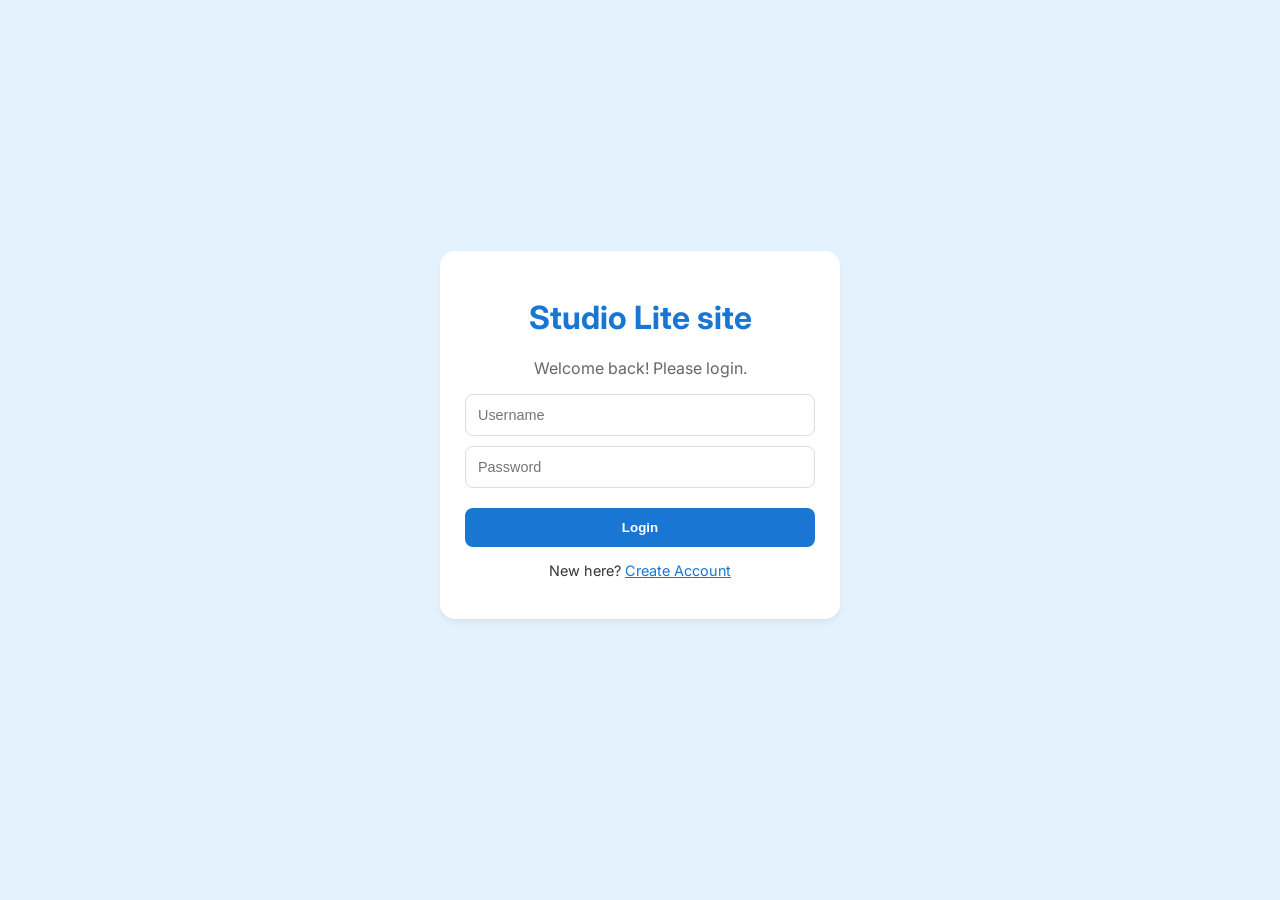
==== index.html @ 091a17b6 "Update index.html" ====
<!DOCTYPE html>
<html lang="en">
<head>
    <meta charset="UTF-8">
    <meta name="viewport" content="width=device-width, initial-scale=1.0">
    <title>Studio Lite site - Login</title>
    <link rel="stylesheet" href="style.css">
</head>
<body style="display: flex; justify-content: center; align-items: center; height: 100vh;">
    <div class="creator-card" style="width: 350px;">
        <h1 style="text-align: center; color: #1976d2;">Studio Lite site</h1>
        <p style="text-align: center; color: #666;">Welcome back! Please login.</p>
        <form id="loginForm">
            <input type="text" id="loginUser" placeholder="Username" required style="margin-bottom: 10px;">
            <input type="password" id="loginPass" placeholder="Password" required style="margin-bottom: 20px;">
            <button type="submit" class="btn-primary">Login</button>
        </form>
        <p style="text-align: center; font-size: 0.9rem; margin-top: 15px;">
            New here? <a href="register.html" style="color: #1976d2;">Create Account</a>
        </p>
    </div>

    <script>
        if (localStorage.getItem('isLoggedIn') === 'true') window.location.href = 'dashboard.html';

        document.getElementById('loginForm').addEventListener('submit', (e) => {
            e.preventDefault();
            const user = document.getElementById('loginUser').value;
            const pass = document.getElementById('loginPass').value;
            if (user === localStorage.getItem('username') && pass === localStorage.getItem('password')) {
                localStorage.setItem('isLoggedIn', 'true');
                window.location.href = 'dashboard.html';
            } else {
                alert('Invalid credentials!');
            }
        });
    </script>
</body>
</html>
---- style.css ----
/* Google Fonts & Icons */
@import url('https://fonts.googleapis.com/css2?family=Inter:wght@300;400;600&family=Poppins:wght@400;700&family=Roboto+Mono&display=swap');
@import url('https://cdnjs.cloudflare.com/ajax/libs/font-awesome/6.0.0/css/all.min.css');

body {
    font-family: 'Inter', sans-serif;
    background-color: #e3f2fd; /* Light Blue Background */
    margin: 0;
    color: #333;
}

/* Navigation */
.navbar {
    background-color: #ffffff;
    padding: 0.8rem 2rem;
    display: flex;
    justify-content: space-between;
    align-items: center;
    box-shadow: 0 2px 10px rgba(0,0,0,0.05);
    position: sticky;
    top: 0;
    z-index: 1000;
}

.logo {
    font-weight: 700;
    color: #1976d2;
    font-size: 1.5rem;
}

.settings-dropdown {
    position: relative;
    display: inline-block;
}

.icon-btn {
    background: none;
    border: none;
    font-size: 1.2rem;
    cursor: pointer;
    color: #555;
    padding: 10px;
}

.dropdown-content {
    display: none;
    position: absolute;
    right: 0;
    background-color: white;
    min-width: 160px;
    box-shadow: 0 8px 16px rgba(0,0,0,0.1);
    border-radius: 8px;
    overflow: hidden;
}

.dropdown-content a, .dropdown-content button {
    color: black;
    padding: 12px 16px;
    text-decoration: none;
    display: block;
    width: 100%;
    text-align: left;
    border: none;
    background: none;
    cursor: pointer;
}

.dropdown-content a:hover, .dropdown-content button:hover { background-color: #f1f1f1; }

/* Main Container */
.container {
    max-width: 700px;
    margin: 30px auto;
    padding: 0 15px;
}

/* Post Creator Card */
.creator-card {
    background: white;
    padding: 25px;
    border-radius: 15px;
    box-shadow: 0 4px 6px rgba(0,0,0,0.05);
    margin-bottom: 30px;
}

.input-group { margin-bottom: 15px; }

input, textarea, select {
    width: 100%;
    padding: 12px;
    border: 1px solid #ddd;
    border-radius: 8px;
    box-sizing: border-box;
    font-size: 0.9rem;
}

.custom-controls {
    display: flex;
    gap: 10px;
    margin-bottom: 15px;
}

.btn-primary {
    background-color: #1976d2;
    color: white;
    border: none;
    padding: 12px;
    width: 100%;
    border-radius: 8px;
    font-weight: 600;
    cursor: pointer;
    transition: 0.3s;
}

.btn-primary:hover { background-color: #1565c0; }

/* Post Feed Layout */
.post-card {
    background: white;
    padding: 20px;
    border-radius: 12px;
    margin-bottom: 20px;
    box-shadow: 0 2px 4px rgba(0,0,0,0.05);
}

.post-header {
    display: flex;
    align-items: center;
    gap: 10px;
    margin-bottom: 15px;
}

.author-pic {
    width: 40px;
    height: 40px;
    border-radius: 50%;
    object-fit: cover;
    background: #ccc;
}

.author-info h4 { margin: 0; font-size: 0.9rem; }
.author-info span { font-size: 0.75rem; color: #888; }

.post-content h2 { margin: 0 0 10px 0; font-size: 1.4rem; }

.link-box {
    background: #f8f9fa;
    padding: 10px;
    border-radius: 8px;
    display: flex;
    align-items: center;
    gap: 10px;
    text-decoration: none;
    color: #1976d2;
    font-weight: 600;
    margin-top: 15px;
    border: 1px solid #e0e0e0;
}

/* Modal for Profile */
.modal {
    display: none;
    position: fixed;
    top: 0; left: 0; width: 100%; height: 100%;
    background: rgba(0,0,0,0.5);
    z-index: 2000;
    justify-content: center;
    align-items: center;
}

.modal-content {
    background: white;
    padding: 30px;
    border-radius: 15px;
    text-align: center;
    width: 300px;
}
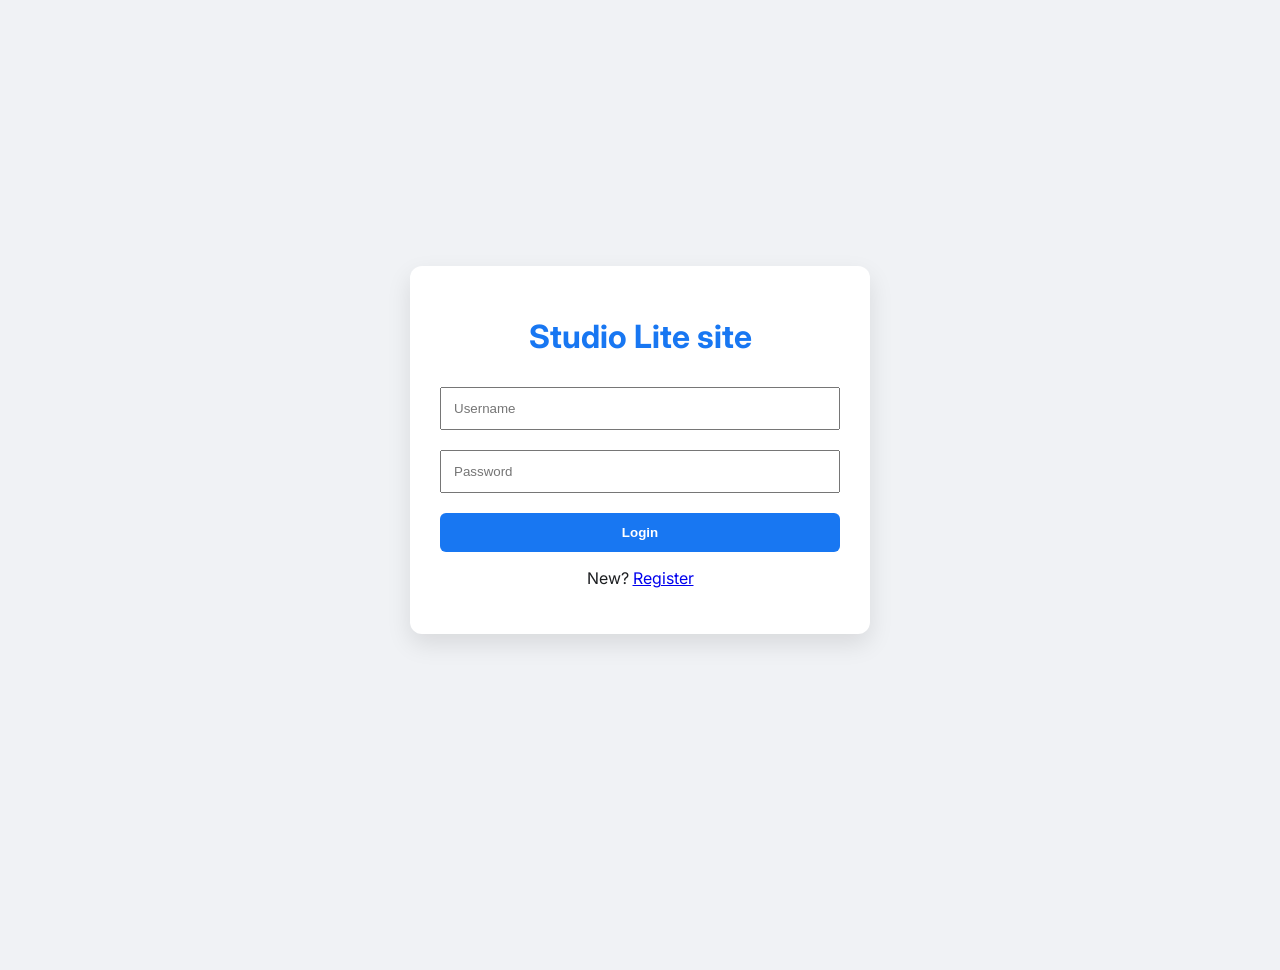
==== commit cb603b19: "Update index.html" ====
--- a/index.html
+++ b/index.html
@@ -3,37 +3,72 @@
 <head>
     <meta charset="UTF-8">
     <meta name="viewport" content="width=device-width, initial-scale=1.0">
-    <title>Studio Lite site - Login</title>
+    <title>Studio Lite - Login</title>
     <link rel="stylesheet" href="style.css">
 </head>
-<body style="display: flex; justify-content: center; align-items: center; height: 100vh;">
-    <div class="creator-card" style="width: 350px;">
-        <h1 style="text-align: center; color: #1976d2;">Studio Lite site</h1>
-        <p style="text-align: center; color: #666;">Welcome back! Please login.</p>
-        <form id="loginForm">
-            <input type="text" id="loginUser" placeholder="Username" required style="margin-bottom: 10px;">
-            <input type="password" id="loginPass" placeholder="Password" required style="margin-bottom: 20px;">
-            <button type="submit" class="btn-primary">Login</button>
-        </form>
-        <p style="text-align: center; font-size: 0.9rem; margin-top: 15px;">
-            New here? <a href="register.html" style="color: #1976d2;">Create Account</a>
-        </p>
+<body style="display: flex; justify-content: center; align-items: center; min-height: 100vh;">
+
+    <div style="width: 90%; max-width: 400px; background: white; padding: 30px; border-radius: 12px; box-shadow: 0 10px 25px rgba(0,0,0,0.1);">
+        <h1 style="text-align: center; color: var(--primary);">Studio Lite site</h1>
+        
+        <div id="loginSection">
+            <input type="text" id="loginUser" placeholder="Username" style="width:100%; padding:12px; margin:10px 0; box-sizing:border-box;">
+            <input type="password" id="loginPass" placeholder="Password" style="width:100%; padding:12px; margin:10px 0; box-sizing:border-box;">
+            <button class="btn-post" onclick="login()">Login</button>
+            <p style="text-align: center;">New? <a href="#" onclick="toggleForm()">Register</a></p>
+        </div>
+
+        <div id="regSection" style="display: none;">
+            <input type="text" id="regUser" placeholder="Choose Username" style="width:100%; padding:12px; margin:10px 0; box-sizing:border-box;">
+            <input type="password" id="regPass" placeholder="Password" oninput="checkStrength(this.value)" style="width:100%; padding:12px; margin:10px 0; box-sizing:border-box;">
+            <div class="progress-container"><div id="progress-bar"></div></div>
+            <span id="strength-label" class="strength-text">None</span>
+            <button class="btn-post" onclick="register()">Create Account</button>
+            <p style="text-align: center;">Back to <a href="#" onclick="toggleForm()">Login</a></p>
+        </div>
     </div>
 
     <script>
-        if (localStorage.getItem('isLoggedIn') === 'true') window.location.href = 'dashboard.html';
+        function toggleForm() {
+            const l = document.getElementById('loginSection');
+            const r = document.getElementById('regSection');
+            l.style.display = l.style.display === 'none' ? 'block' : 'none';
+            r.style.display = r.style.display === 'none' ? 'block' : 'none';
+        }
 
-        document.getElementById('loginForm').addEventListener('submit', (e) => {
-            e.preventDefault();
-            const user = document.getElementById('loginUser').value;
-            const pass = document.getElementById('loginPass').value;
-            if (user === localStorage.getItem('username') && pass === localStorage.getItem('password')) {
+        function checkStrength(val) {
+            let bar = document.getElementById('progress-bar');
+            let label = document.getElementById('strength-label');
+            let s = 0;
+            if (val.match(/[a-zA-Z]/)) s += 33;
+            if (val.match(/[0-9]/)) s += 33;
+            if (val.match(/[@#\$%^&*()_+!]/)) s += 34;
+
+            bar.style.width = s + "%";
+            if(s <= 33) { bar.style.background = "red"; label.innerText = "Easy"; }
+            else if(s <= 66) { bar.style.background = "orange"; label.innerText = "Hard"; }
+            else { bar.style.background = "green"; label.innerText = "Extreme"; }
+        }
+
+        function register() {
+            const u = document.getElementById('regUser').value;
+            const p = document.getElementById('regPass').value;
+            if(u && p) {
+                localStorage.setItem('username', u);
+                localStorage.setItem('password', p);
+                alert("Account created!");
+                toggleForm();
+            }
+        }
+
+        function login() {
+            const u = document.getElementById('loginUser').value;
+            const p = document.getElementById('loginPass').value;
+            if(u === localStorage.getItem('username') && p === localStorage.getItem('password')) {
                 localStorage.setItem('isLoggedIn', 'true');
                 window.location.href = 'dashboard.html';
-            } else {
-                alert('Invalid credentials!');
-            }
-        });
+            } else { alert("Invalid credentials!"); }
+        }
     </script>
 </body>
 </html>
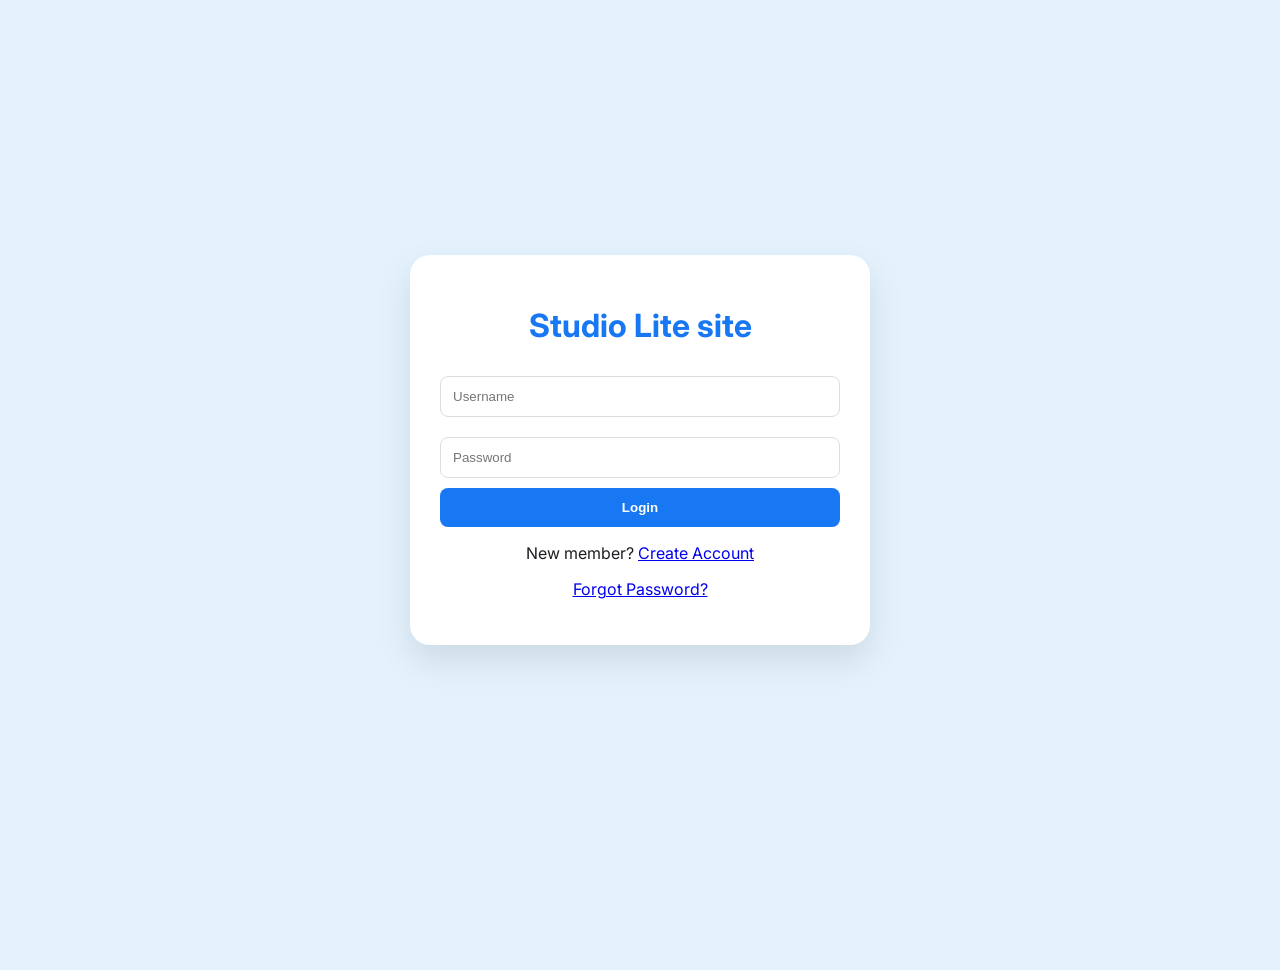
==== commit e74ec08b: "Update index.html" ====
--- a/index.html
+++ b/index.html
@@ -6,68 +6,65 @@
     <title>Studio Lite - Login</title>
     <link rel="stylesheet" href="style.css">
 </head>
-<body style="display: flex; justify-content: center; align-items: center; min-height: 100vh;">
+<body style="display: flex; justify-content: center; align-items: center; min-height: 100vh; background: #e3f2fd;">
 
-    <div style="width: 90%; max-width: 400px; background: white; padding: 30px; border-radius: 12px; box-shadow: 0 10px 25px rgba(0,0,0,0.1);">
-        <h1 style="text-align: center; color: var(--primary);">Studio Lite site</h1>
+    <div style="width: 90%; max-width: 400px; background: white; padding: 30px; border-radius: 20px; box-shadow: 0 15px 35px rgba(0,0,0,0.1);">
+        <h1 style="text-align: center; color: var(--primary); font-size: 2rem;">Studio Lite site</h1>
         
-        <div id="loginSection">
-            <input type="text" id="loginUser" placeholder="Username" style="width:100%; padding:12px; margin:10px 0; box-sizing:border-box;">
-            <input type="password" id="loginPass" placeholder="Password" style="width:100%; padding:12px; margin:10px 0; box-sizing:border-box;">
-            <button class="btn-post" onclick="login()">Login</button>
-            <p style="text-align: center;">New? <a href="#" onclick="toggleForm()">Register</a></p>
+        <div id="loginBox">
+            <input type="text" id="lUser" placeholder="Username" style="width:100%; padding:12px; margin:10px 0; border:1px solid #ddd; border-radius:8px; box-sizing:border-box;">
+            <input type="password" id="lPass" placeholder="Password" style="width:100%; padding:12px; margin:10px 0; border:1px solid #ddd; border-radius:8px; box-sizing:border-box;">
+            <button class="btn-primary" onclick="doLogin()">Login</button>
+            <p style="text-align: center;">New member? <a href="#" onclick="toggleAuth()">Create Account</a></p>
+            <p style="text-align: center;"><a href="#" onclick="alert('Contact support or use verified email.')">Forgot Password?</a></p>
         </div>
 
-        <div id="regSection" style="display: none;">
-            <input type="text" id="regUser" placeholder="Choose Username" style="width:100%; padding:12px; margin:10px 0; box-sizing:border-box;">
-            <input type="password" id="regPass" placeholder="Password" oninput="checkStrength(this.value)" style="width:100%; padding:12px; margin:10px 0; box-sizing:border-box;">
-            <div class="progress-container"><div id="progress-bar"></div></div>
-            <span id="strength-label" class="strength-text">None</span>
-            <button class="btn-post" onclick="register()">Create Account</button>
-            <p style="text-align: center;">Back to <a href="#" onclick="toggleForm()">Login</a></p>
+        <div id="regBox" style="display: none;">
+            <input type="text" id="rUser" placeholder="Username" style="width:100%; padding:12px; margin:5px 0; border:1px solid #ddd; border-radius:8px; box-sizing:border-box;">
+            <input type="password" id="rPass" placeholder="Password" oninput="testPass(this.value)" style="width:100%; padding:12px; margin:5px 0; border:1px solid #ddd; border-radius:8px; box-sizing:border-box;">
+            <div class="meter"><div id="meter-bar"></div></div>
+            <span id="strength" style="font-size: 0.7rem; font-weight: bold;">NONE</span>
+            <button class="btn-primary" style="margin-top:15px;" onclick="doRegister()">Register</button>
+            <p style="text-align: center;">Already have an account? <a href="#" onclick="toggleAuth()">Login</a></p>
         </div>
     </div>
 
     <script>
-        function toggleForm() {
-            const l = document.getElementById('loginSection');
-            const r = document.getElementById('regSection');
-            l.style.display = l.style.display === 'none' ? 'block' : 'none';
-            r.style.display = r.style.display === 'none' ? 'block' : 'none';
+        function toggleAuth() {
+            document.getElementById('loginBox').style.display = document.getElementById('loginBox').style.display === 'none' ? 'block' : 'none';
+            document.getElementById('regBox').style.display = document.getElementById('regBox').style.display === 'none' ? 'block' : 'none';
         }
 
-        function checkStrength(val) {
-            let bar = document.getElementById('progress-bar');
-            let label = document.getElementById('strength-label');
-            let s = 0;
-            if (val.match(/[a-zA-Z]/)) s += 33;
-            if (val.match(/[0-9]/)) s += 33;
-            if (val.match(/[@#\$%^&*()_+!]/)) s += 34;
-
-            bar.style.width = s + "%";
-            if(s <= 33) { bar.style.background = "red"; label.innerText = "Easy"; }
-            else if(s <= 66) { bar.style.background = "orange"; label.innerText = "Hard"; }
-            else { bar.style.background = "green"; label.innerText = "Extreme"; }
+        function testPass(v) {
+            let b = document.getElementById('meter-bar');
+            let s = document.getElementById('strength');
+            let p = 0;
+            if(v.match(/[a-z]/)) p += 33;
+            if(v.match(/[0-9]/)) p += 33;
+            if(v.match(/[@#$!%^&*]/)) p += 34;
+            b.style.width = p + "%";
+            if(p <= 33) { b.style.background = "red"; s.innerText = "EASY"; s.style.color = "red"; }
+            else if(p <= 66) { b.style.background = "orange"; s.innerText = "HARD"; s.style.color = "orange"; }
+            else { b.style.background = "green"; s.innerText = "EXTREME"; s.style.color = "green"; }
         }
 
-        function register() {
-            const u = document.getElementById('regUser').value;
-            const p = document.getElementById('regPass').value;
+        function doRegister() {
+            const u = document.getElementById('rUser').value;
+            const p = document.getElementById('rPass').value;
             if(u && p) {
                 localStorage.setItem('username', u);
                 localStorage.setItem('password', p);
-                alert("Account created!");
-                toggleForm();
+                alert("Account Created!"); toggleAuth();
             }
         }
 
-        function login() {
-            const u = document.getElementById('loginUser').value;
-            const p = document.getElementById('loginPass').value;
+        function doLogin() {
+            const u = document.getElementById('lUser').value;
+            const p = document.getElementById('lPass').value;
             if(u === localStorage.getItem('username') && p === localStorage.getItem('password')) {
                 localStorage.setItem('isLoggedIn', 'true');
                 window.location.href = 'dashboard.html';
-            } else { alert("Invalid credentials!"); }
+            } else { alert("Wrong username or password!"); }
         }
     </script>
 </body>
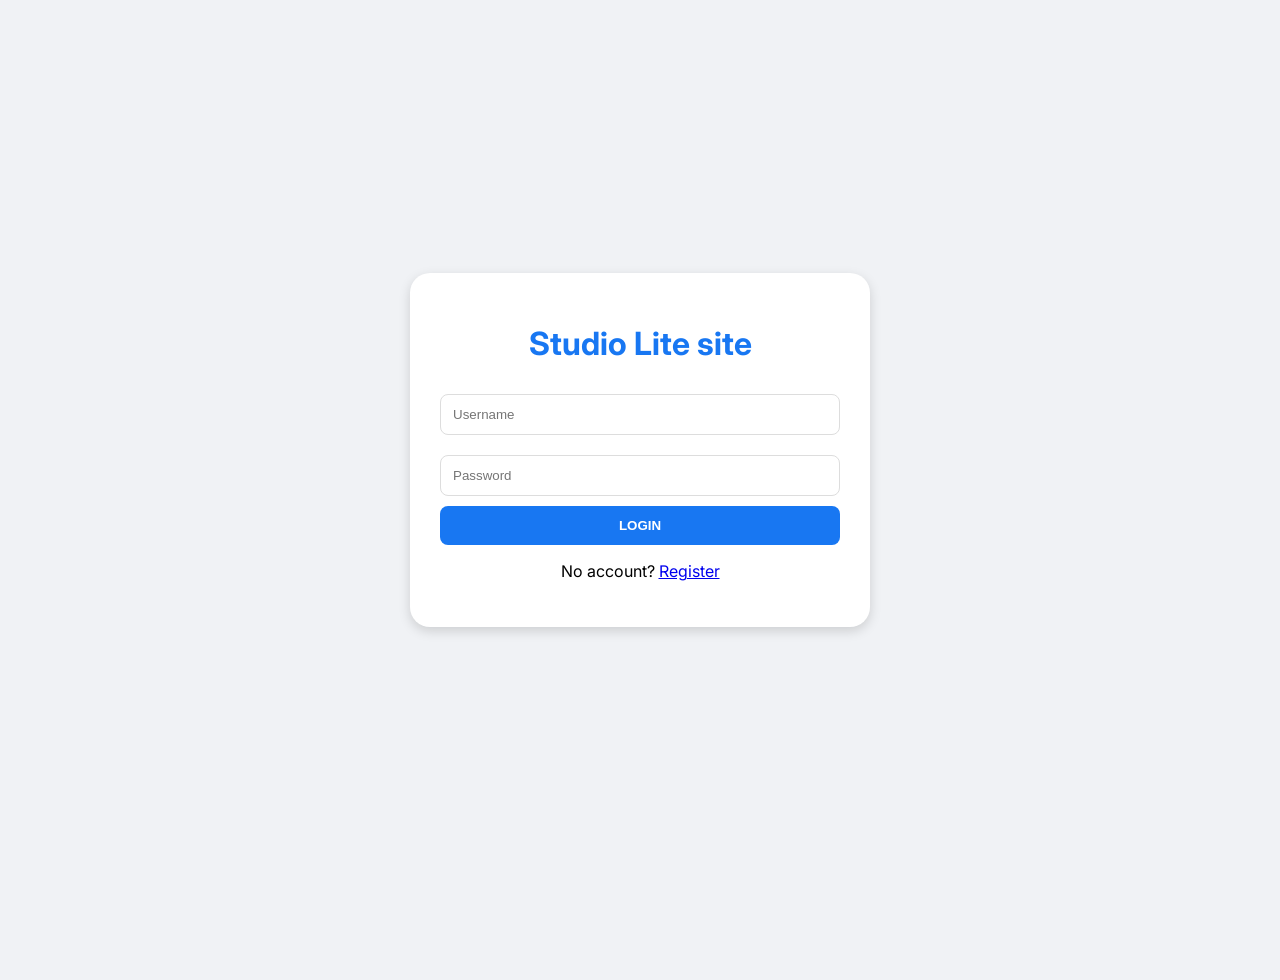
==== commit 9dd410ba: "Update index.html" ====
--- a/index.html
+++ b/index.html
@@ -3,68 +3,76 @@
 <head>
     <meta charset="UTF-8">
     <meta name="viewport" content="width=device-width, initial-scale=1.0">
-    <title>Studio Lite - Login</title>
+    <title>Studio Lite - Welcome</title>
     <link rel="stylesheet" href="style.css">
 </head>
-<body style="display: flex; justify-content: center; align-items: center; min-height: 100vh; background: #e3f2fd;">
-
-    <div style="width: 90%; max-width: 400px; background: white; padding: 30px; border-radius: 20px; box-shadow: 0 15px 35px rgba(0,0,0,0.1);">
-        <h1 style="text-align: center; color: var(--primary); font-size: 2rem;">Studio Lite site</h1>
+<body style="display: flex; justify-content: center; align-items: center; height: 100vh;">
+    <div class="fade-in" style="width: 90%; max-width: 400px; background: white; padding: 30px; border-radius: 20px; box-shadow: var(--shadow);">
+        <h1 style="text-align: center; color: var(--primary);">Studio Lite site</h1>
         
-        <div id="loginBox">
-            <input type="text" id="lUser" placeholder="Username" style="width:100%; padding:12px; margin:10px 0; border:1px solid #ddd; border-radius:8px; box-sizing:border-box;">
-            <input type="password" id="lPass" placeholder="Password" style="width:100%; padding:12px; margin:10px 0; border:1px solid #ddd; border-radius:8px; box-sizing:border-box;">
-            <button class="btn-primary" onclick="doLogin()">Login</button>
-            <p style="text-align: center;">New member? <a href="#" onclick="toggleAuth()">Create Account</a></p>
-            <p style="text-align: center;"><a href="#" onclick="alert('Contact support or use verified email.')">Forgot Password?</a></p>
+        <div id="loginForm">
+            <input type="text" id="lUser" placeholder="Username" style="width:100%; padding:12px; margin:10px 0; box-sizing:border-box; border-radius:8px; border:1px solid #ddd;">
+            <input type="password" id="lPass" placeholder="Password" style="width:100%; padding:12px; margin:10px 0; box-sizing:border-box; border-radius:8px; border:1px solid #ddd;">
+            <button class="btn-primary" onclick="login()" style="width:100%; background:var(--primary); color:white; border:none; padding:12px; border-radius:8px; font-weight:bold;">LOGIN</button>
+            <p style="text-align:center;">No account? <a href="#" onclick="swap()">Register</a></p>
         </div>
 
-        <div id="regBox" style="display: none;">
-            <input type="text" id="rUser" placeholder="Username" style="width:100%; padding:12px; margin:5px 0; border:1px solid #ddd; border-radius:8px; box-sizing:border-box;">
-            <input type="password" id="rPass" placeholder="Password" oninput="testPass(this.value)" style="width:100%; padding:12px; margin:5px 0; border:1px solid #ddd; border-radius:8px; box-sizing:border-box;">
-            <div class="meter"><div id="meter-bar"></div></div>
-            <span id="strength" style="font-size: 0.7rem; font-weight: bold;">NONE</span>
-            <button class="btn-primary" style="margin-top:15px;" onclick="doRegister()">Register</button>
-            <p style="text-align: center;">Already have an account? <a href="#" onclick="toggleAuth()">Login</a></p>
+        <div id="regForm" style="display:none;">
+            <input type="text" id="rUser" placeholder="Username (Unique)" style="width:100%; padding:12px; margin:5px 0; box-sizing:border-box;">
+            <input type="password" id="rPass" placeholder="Password" oninput="validatePass(this.value)" style="width:100%; padding:12px; margin:5px 0; box-sizing:border-box;">
+            <div class="meter-container"><div id="meter-bar"></div></div>
+            <small id="passLabel">Requirement: Letters, Numbers, Symbols</small>
+            <button id="regBtn" disabled onclick="register()" style="width:100%; background:gray; color:white; border:none; padding:12px; border-radius:8px; font-weight:bold; margin-top:10px;">CREATE ACCOUNT</button>
+            <p style="text-align:center;"><a href="#" onclick="swap()">Back to Login</a></p>
         </div>
     </div>
 
     <script>
-        function toggleAuth() {
-            document.getElementById('loginBox').style.display = document.getElementById('loginBox').style.display === 'none' ? 'block' : 'none';
-            document.getElementById('regBox').style.display = document.getElementById('regBox').style.display === 'none' ? 'block' : 'none';
+        const db = JSON.parse(localStorage.getItem('studio_db')) || [];
+
+        function swap() {
+            document.getElementById('loginForm').style.display = document.getElementById('loginForm').style.display === 'none' ? 'block' : 'none';
+            document.getElementById('regForm').style.display = document.getElementById('regForm').style.display === 'none' ? 'block' : 'none';
         }
 
-        function testPass(v) {
-            let b = document.getElementById('meter-bar');
-            let s = document.getElementById('strength');
+        function validatePass(v) {
+            let bar = document.getElementById('meter-bar');
+            let btn = document.getElementById('regBtn');
             let p = 0;
             if(v.match(/[a-z]/)) p += 33;
             if(v.match(/[0-9]/)) p += 33;
-            if(v.match(/[@#$!%^&*]/)) p += 34;
-            b.style.width = p + "%";
-            if(p <= 33) { b.style.background = "red"; s.innerText = "EASY"; s.style.color = "red"; }
-            else if(p <= 66) { b.style.background = "orange"; s.innerText = "HARD"; s.style.color = "orange"; }
-            else { b.style.background = "green"; s.innerText = "EXTREME"; s.style.color = "green"; }
-        }
-
-        function doRegister() {
-            const u = document.getElementById('rUser').value;
-            const p = document.getElementById('rPass').value;
-            if(u && p) {
-                localStorage.setItem('username', u);
-                localStorage.setItem('password', p);
-                alert("Account Created!"); toggleAuth();
+            if(v.match(/[^a-zA-Z0-9]/)) p += 34;
+            
+            bar.style.width = p + "%";
+            bar.style.background = p < 100 ? "orange" : "green";
+            
+            if(p >= 100) {
+                btn.disabled = false;
+                btn.style.background = "#1877f2";
+            } else {
+                btn.disabled = true;
+                btn.style.background = "gray";
             }
         }
 
-        function doLogin() {
+        function register() {
+            const u = document.getElementById('rUser').value;
+            const p = document.getElementById('rPass').value;
+            if(db.find(user => user.username === u)) return alert("This name is already created!");
+            
+            db.push({ username: u, password: p, friends: 0, following: 0, followers: 0, posts: 0 });
+            localStorage.setItem('studio_db', JSON.stringify(db));
+            alert("Account Created!"); swap();
+        }
+
+        function login() {
             const u = document.getElementById('lUser').value;
             const p = document.getElementById('lPass').value;
-            if(u === localStorage.getItem('username') && p === localStorage.getItem('password')) {
-                localStorage.setItem('isLoggedIn', 'true');
+            const user = db.find(x => x.username === u && x.password === p);
+            if(user) {
+                localStorage.setItem('currentUser', JSON.stringify(user));
                 window.location.href = 'dashboard.html';
-            } else { alert("Wrong username or password!"); }
+            } else { alert("Invalid Credentials"); }
         }
     </script>
 </body>
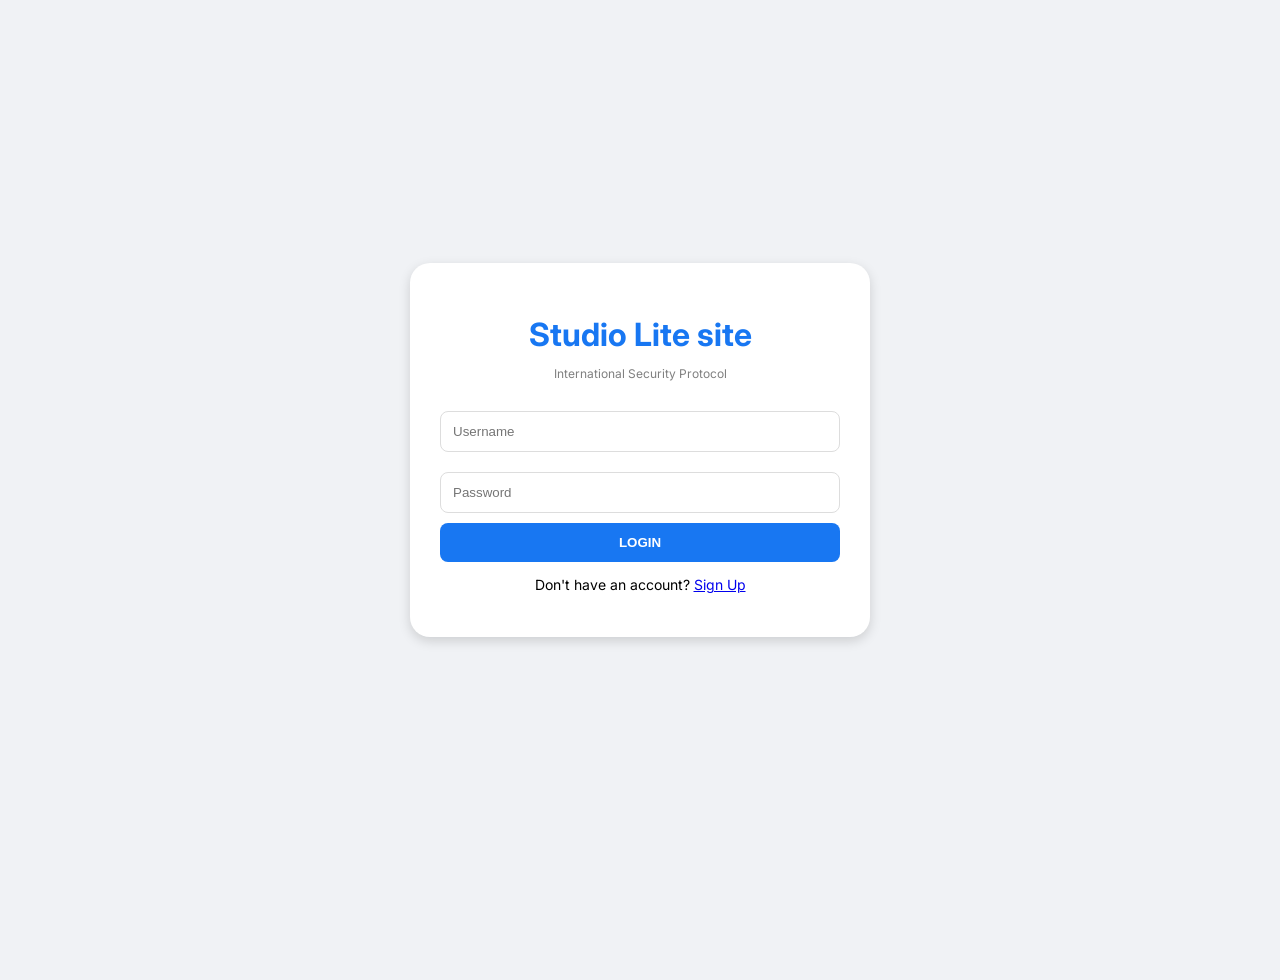
==== commit 06bfcdbd: "Update index.html" ====
--- a/index.html
+++ b/index.html
@@ -3,76 +3,126 @@
 <head>
     <meta charset="UTF-8">
     <meta name="viewport" content="width=device-width, initial-scale=1.0">
-    <title>Studio Lite - Welcome</title>
+    <title>Studio Lite - Secure Auth</title>
     <link rel="stylesheet" href="style.css">
 </head>
-<body style="display: flex; justify-content: center; align-items: center; height: 100vh;">
+<body style="display: flex; justify-content: center; align-items: center; height: 100vh; background: #f0f2f5;">
+
     <div class="fade-in" style="width: 90%; max-width: 400px; background: white; padding: 30px; border-radius: 20px; box-shadow: var(--shadow);">
-        <h1 style="text-align: center; color: var(--primary);">Studio Lite site</h1>
+        <h1 style="text-align: center; color: var(--primary); margin-bottom: 5px;">Studio Lite site</h1>
+        <p style="text-align: center; font-size: 12px; color: gray; margin-bottom: 20px;">International Security Protocol</p>
         
         <div id="loginForm">
             <input type="text" id="lUser" placeholder="Username" style="width:100%; padding:12px; margin:10px 0; box-sizing:border-box; border-radius:8px; border:1px solid #ddd;">
             <input type="password" id="lPass" placeholder="Password" style="width:100%; padding:12px; margin:10px 0; box-sizing:border-box; border-radius:8px; border:1px solid #ddd;">
-            <button class="btn-primary" onclick="login()" style="width:100%; background:var(--primary); color:white; border:none; padding:12px; border-radius:8px; font-weight:bold;">LOGIN</button>
-            <p style="text-align:center;">No account? <a href="#" onclick="swap()">Register</a></p>
+            <button class="btn-primary" onclick="login()" style="width:100%; background:var(--primary); color:white; border:none; padding:12px; border-radius:8px; font-weight:bold; cursor:pointer;">LOGIN</button>
+            <p style="text-align:center; font-size: 14px;">Don't have an account? <a href="#" onclick="swap()">Sign Up</a></p>
         </div>
 
         <div id="regForm" style="display:none;">
-            <input type="text" id="rUser" placeholder="Username (Unique)" style="width:100%; padding:12px; margin:5px 0; box-sizing:border-box;">
-            <input type="password" id="rPass" placeholder="Password" oninput="validatePass(this.value)" style="width:100%; padding:12px; margin:5px 0; box-sizing:border-box;">
-            <div class="meter-container"><div id="meter-bar"></div></div>
-            <small id="passLabel">Requirement: Letters, Numbers, Symbols</small>
-            <button id="regBtn" disabled onclick="register()" style="width:100%; background:gray; color:white; border:none; padding:12px; border-radius:8px; font-weight:bold; margin-top:10px;">CREATE ACCOUNT</button>
-            <p style="text-align:center;"><a href="#" onclick="swap()">Back to Login</a></p>
+            <input type="text" id="rUser" placeholder="Choose Username" style="width:100%; padding:12px; margin:5px 0; box-sizing:border-box; border-radius:8px; border:1px solid #ddd;">
+            <input type="password" id="rPass" placeholder="Create Password" oninput="validatePass(this.value)" style="width:100%; padding:12px; margin:5px 0; box-sizing:border-box; border-radius:8px; border:1px solid #ddd;">
+            
+            <div class="meter-container" style="height:8px; background:#eee; border-radius:4px; margin:10px 0;">
+                <div id="meter-bar" style="height:100%; width:0%; transition:0.4s; border-radius:4px;"></div>
+            </div>
+            <small id="passLabel" style="font-size:11px; font-weight:bold; color:gray;">Security: Letters + Numbers + Symbols</small>
+            
+            <button id="regBtn" disabled onclick="register()" style="width:100%; background:gray; color:white; border:none; padding:12px; border-radius:8px; font-weight:bold; margin-top:15px; cursor:not-allowed;">CREATE ACCOUNT</button>
+            <p style="text-align:center; font-size: 14px;"><a href="#" onclick="swap()">Back to Login</a></p>
         </div>
     </div>
 
     <script>
-        const db = JSON.parse(localStorage.getItem('studio_db')) || [];
+        // CORE DATABASE ENGINE
+        // This pulls the existing users from localStorage every time the page loads
+        function getDB() {
+            return JSON.parse(localStorage.getItem('studio_db')) || [];
+        }
 
         function swap() {
             document.getElementById('loginForm').style.display = document.getElementById('loginForm').style.display === 'none' ? 'block' : 'none';
             document.getElementById('regForm').style.display = document.getElementById('regForm').style.display === 'none' ? 'block' : 'none';
         }
 
+        // PASSWORD STRENGTH LOGIC
         function validatePass(v) {
             let bar = document.getElementById('meter-bar');
             let btn = document.getElementById('regBtn');
+            let label = document.getElementById('passLabel');
             let p = 0;
-            if(v.match(/[a-z]/)) p += 33;
+
+            if(v.match(/[a-zA-Z]/)) p += 33;
             if(v.match(/[0-9]/)) p += 33;
             if(v.match(/[^a-zA-Z0-9]/)) p += 34;
             
             bar.style.width = p + "%";
-            bar.style.background = p < 100 ? "orange" : "green";
+            
+            if(p < 40) { bar.style.background = "red"; label.innerText = "Status: EASY (Needs Numbers/Symbols)"; }
+            else if(p < 90) { bar.style.background = "orange"; label.innerText = "Status: HARD (Add Symbols)"; }
+            else { bar.style.background = "#2ecc71"; label.innerText = "Status: EXTREME (Ready!)"; }
             
             if(p >= 100) {
                 btn.disabled = false;
                 btn.style.background = "#1877f2";
+                btn.style.cursor = "pointer";
             } else {
                 btn.disabled = true;
                 btn.style.background = "gray";
+                btn.style.cursor = "not-allowed";
             }
         }
 
+        // REGISTER LOGIC (FIXED)
         function register() {
-            const u = document.getElementById('rUser').value;
+            const db = getDB();
+            const u = document.getElementById('rUser').value.trim();
             const p = document.getElementById('rPass').value;
-            if(db.find(user => user.username === u)) return alert("This name is already created!");
+
+            if(!u) return alert("Please enter a username.");
+
+            // FIX: Check if username exists in the ACTUAL database array
+            const exists = db.some(user => user.username.toLowerCase() === u.toLowerCase());
             
-            db.push({ username: u, password: p, friends: 0, following: 0, followers: 0, posts: 0 });
+            if(exists) {
+                alert("Error: The name '" + u + "' is already taken. Please choose another.");
+                return;
+            }
+            
+            // If not existing, add to database
+            const newUser = { 
+                username: u, 
+                password: p, 
+                friends: 0, 
+                following: 0, 
+                followers: 0, 
+                posts: 0,
+                joinedDate: new Date().toLocaleDateString()
+            };
+
+            db.push(newUser);
             localStorage.setItem('studio_db', JSON.stringify(db));
-            alert("Account Created!"); swap();
+            
+            alert("Account successfully created for " + u + "!");
+            swap(); // Go back to login
         }
 
+        // LOGIN LOGIC (FIXED)
         function login() {
-            const u = document.getElementById('lUser').value;
+            const db = getDB();
+            const u = document.getElementById('lUser').value.trim();
             const p = document.getElementById('lPass').value;
-            const user = db.find(x => x.username === u && x.password === p);
-            if(user) {
-                localStorage.setItem('currentUser', JSON.stringify(user));
+
+            // Search through the entire database for a match
+            const userFound = db.find(user => user.username.toLowerCase() === u.toLowerCase() && user.password === p);
+
+            if(userFound) {
+                // Save session for the dashboard
+                localStorage.setItem('currentUser', JSON.stringify(userFound));
                 window.location.href = 'dashboard.html';
-            } else { alert("Invalid Credentials"); }
+            } else {
+                alert("Login Failed: Incorrect username or password.");
+            }
         }
     </script>
 </body>
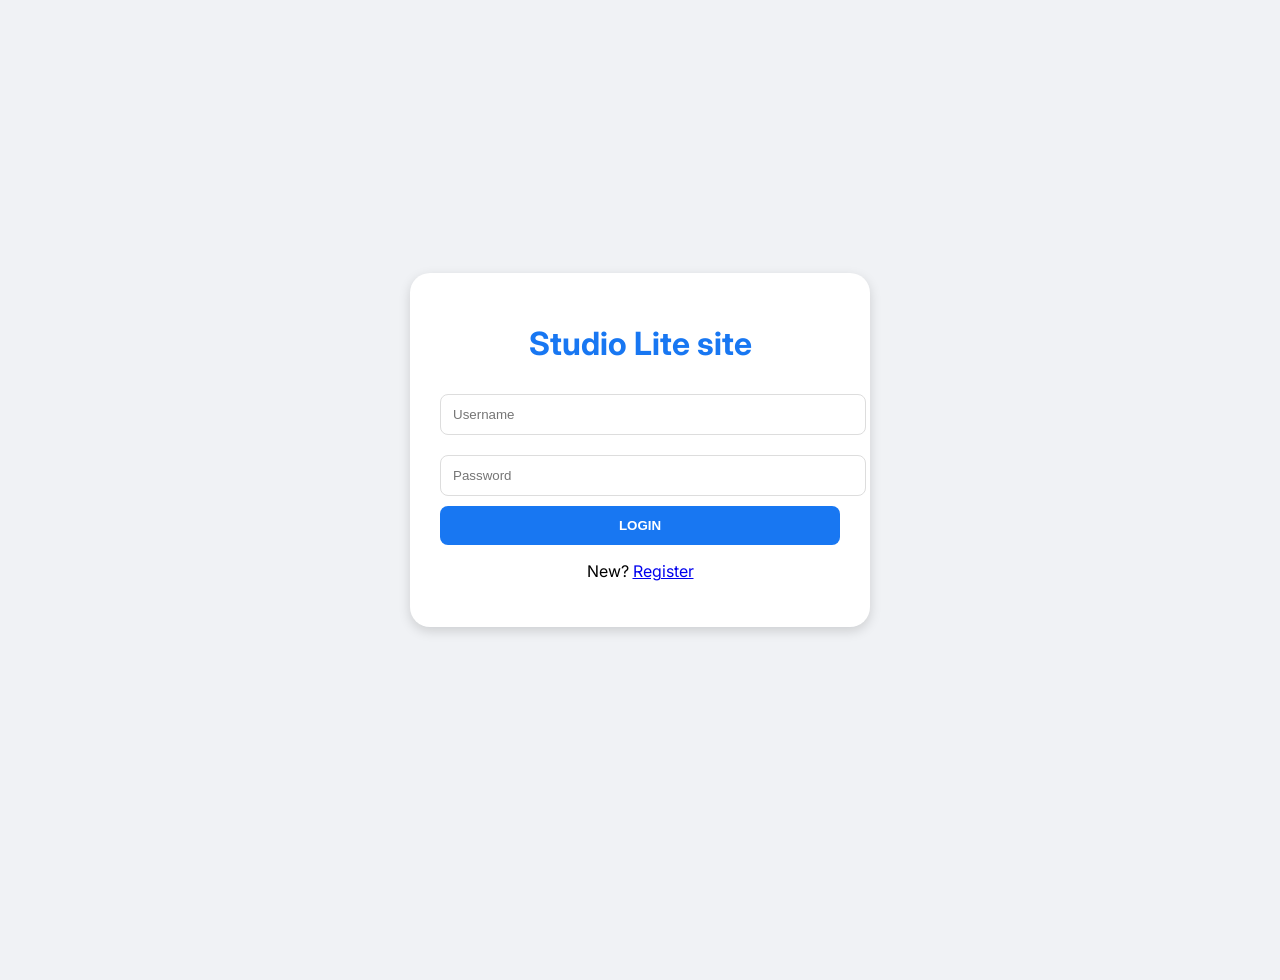
==== commit 371d399d: "Update index.html" ====
--- a/index.html
+++ b/index.html
@@ -1,3 +1,71 @@
+<!DOCTYPE html>
+<html lang="en">
+<head>
+    <meta charset="UTF-8">
+    <meta name="viewport" content="width=device-width, initial-scale=1.0">
+    <title>Studio Lite - Auth</title>
+    <link rel="stylesheet" href="style.css">
+</head>
+<body style="display: flex; justify-content: center; align-items: center; height: 100vh;">
+    <div class="fade-in" style="width: 90%; max-width: 400px; background: white; padding: 30px; border-radius: 20px; box-shadow: var(--shadow);">
+        <h1 style="text-align: center; color: var(--primary);">Studio Lite site</h1>
+        
+        <div id="loginForm">
+            <input type="text" id="lUser" placeholder="Username" style="width:100%; padding:12px; margin:10px 0; border:1px solid #ddd; border-radius:8px;">
+            <input type="password" id="lPass" placeholder="Password" style="width:100%; padding:12px; margin:10px 0; border:1px solid #ddd; border-radius:8px;">
+            <button onclick="login()" style="width:100%; background:var(--primary); color:white; border:none; padding:12px; border-radius:8px; font-weight:bold;">LOGIN</button>
+            <p style="text-align:center;">New? <a href="#" onclick="swap()">Register</a></p>
+        </div>
+
+        <div id="regForm" style="display:none;">
+            <input type="text" id="rUser" placeholder="Unique Username" style="width:100%; padding:12px; margin:5px 0; border:1px solid #ddd; border-radius:8px;">
+            <input type="password" id="rPass" placeholder="Extreme Password" oninput="validatePass(this.value)" style="width:100%; padding:12px; margin:5px 0; border:1px solid #ddd; border-radius:8px;">
+            <div class="meter-container"><div id="meter-bar"></div></div>
+            <small id="passLabel" style="color:gray;">Add Letters, Numbers, and Symbols</small>
+            <button id="regBtn" disabled onclick="register()" style="width:100%; background:gray; color:white; border:none; padding:12px; border-radius:8px; font-weight:bold; margin-top:15px; cursor:not-allowed;">CREATE ACCOUNT</button>
+            <p style="text-align:center;"><a href="#" onclick="swap()">Back to Login</a></p>
+        </div>
+    </div>
+
+    <script>
+        function getDB() { return JSON.parse(localStorage.getItem('studio_db')) || []; }
+        function swap() { document.getElementById('loginForm').style.display = document.getElementById('loginForm').style.display === 'none' ? 'block' : 'none'; document.getElementById('regForm').style.display = document.getElementById('regForm').style.display === 'none' ? 'block' : 'none'; }
+
+        function validatePass(v) {
+            let bar = document.getElementById('meter-bar');
+            let btn = document.getElementById('regBtn');
+            let p = 0;
+            if(v.match(/[a-z]/)) p += 33;
+            if(v.match(/[0-9]/)) p += 33;
+            if(v.match(/[^a-zA-Z0-9]/)) p += 34;
+            bar.style.width = p + "%";
+            bar.style.background = p < 100 ? "orange" : "#2ecc71";
+            if(p >= 100) { btn.disabled = false; btn.style.background = "#1877f2"; btn.style.cursor = "pointer"; }
+            else { btn.disabled = true; btn.style.background = "gray"; }
+        }
+
+        function register() {
+            const db = getDB();
+            const u = document.getElementById('rUser').value.trim();
+            const p = document.getElementById('rPass').value;
+            if(db.some(user => user.username.toLowerCase() === u.toLowerCase())) return alert("This name is already created!");
+            
+            db.push({ username: u, password: p, friends: 0, following: 0, followers: 0, verified: false, email: "" });
+            localStorage.setItem('studio_db', JSON.stringify(db));
+            alert("Success! Please Login."); swap();
+        }
+
+        function login() {
+            const db = getDB();
+            const u = document.getElementById('lUser').value.trim();
+            const p = document.getElementById('lPass').value;
+            const user = db.find(x => x.username.toLowerCase() === u.toLowerCase() && x.password === p);
+            if(user) { localStorage.setItem('currentUser', JSON.stringify(user)); window.location.href = 'dashboard.html'; }
+            else { alert("Incorrect details."); }
+        }
+    </script>
+</body>
+</html>
 <!DOCTYPE html>
 <html lang="en">
 <head>
@@ -8,122 +76,3 @@
 </head>
 <body style="display: flex; justify-content: center; align-items: center; height: 100vh; background: #f0f2f5;">
 
-    <div class="fade-in" style="width: 90%; max-width: 400px; background: white; padding: 30px; border-radius: 20px; box-shadow: var(--shadow);">
-        <h1 style="text-align: center; color: var(--primary); margin-bottom: 5px;">Studio Lite site</h1>
-        <p style="text-align: center; font-size: 12px; color: gray; margin-bottom: 20px;">International Security Protocol</p>
-        
-        <div id="loginForm">
-            <input type="text" id="lUser" placeholder="Username" style="width:100%; padding:12px; margin:10px 0; box-sizing:border-box; border-radius:8px; border:1px solid #ddd;">
-            <input type="password" id="lPass" placeholder="Password" style="width:100%; padding:12px; margin:10px 0; box-sizing:border-box; border-radius:8px; border:1px solid #ddd;">
-            <button class="btn-primary" onclick="login()" style="width:100%; background:var(--primary); color:white; border:none; padding:12px; border-radius:8px; font-weight:bold; cursor:pointer;">LOGIN</button>
-            <p style="text-align:center; font-size: 14px;">Don't have an account? <a href="#" onclick="swap()">Sign Up</a></p>
-        </div>
-
-        <div id="regForm" style="display:none;">
-            <input type="text" id="rUser" placeholder="Choose Username" style="width:100%; padding:12px; margin:5px 0; box-sizing:border-box; border-radius:8px; border:1px solid #ddd;">
-            <input type="password" id="rPass" placeholder="Create Password" oninput="validatePass(this.value)" style="width:100%; padding:12px; margin:5px 0; box-sizing:border-box; border-radius:8px; border:1px solid #ddd;">
-            
-            <div class="meter-container" style="height:8px; background:#eee; border-radius:4px; margin:10px 0;">
-                <div id="meter-bar" style="height:100%; width:0%; transition:0.4s; border-radius:4px;"></div>
-            </div>
-            <small id="passLabel" style="font-size:11px; font-weight:bold; color:gray;">Security: Letters + Numbers + Symbols</small>
-            
-            <button id="regBtn" disabled onclick="register()" style="width:100%; background:gray; color:white; border:none; padding:12px; border-radius:8px; font-weight:bold; margin-top:15px; cursor:not-allowed;">CREATE ACCOUNT</button>
-            <p style="text-align:center; font-size: 14px;"><a href="#" onclick="swap()">Back to Login</a></p>
-        </div>
-    </div>
-
-    <script>
-        // CORE DATABASE ENGINE
-        // This pulls the existing users from localStorage every time the page loads
-        function getDB() {
-            return JSON.parse(localStorage.getItem('studio_db')) || [];
-        }
-
-        function swap() {
-            document.getElementById('loginForm').style.display = document.getElementById('loginForm').style.display === 'none' ? 'block' : 'none';
-            document.getElementById('regForm').style.display = document.getElementById('regForm').style.display === 'none' ? 'block' : 'none';
-        }
-
-        // PASSWORD STRENGTH LOGIC
-        function validatePass(v) {
-            let bar = document.getElementById('meter-bar');
-            let btn = document.getElementById('regBtn');
-            let label = document.getElementById('passLabel');
-            let p = 0;
-
-            if(v.match(/[a-zA-Z]/)) p += 33;
-            if(v.match(/[0-9]/)) p += 33;
-            if(v.match(/[^a-zA-Z0-9]/)) p += 34;
-            
-            bar.style.width = p + "%";
-            
-            if(p < 40) { bar.style.background = "red"; label.innerText = "Status: EASY (Needs Numbers/Symbols)"; }
-            else if(p < 90) { bar.style.background = "orange"; label.innerText = "Status: HARD (Add Symbols)"; }
-            else { bar.style.background = "#2ecc71"; label.innerText = "Status: EXTREME (Ready!)"; }
-            
-            if(p >= 100) {
-                btn.disabled = false;
-                btn.style.background = "#1877f2";
-                btn.style.cursor = "pointer";
-            } else {
-                btn.disabled = true;
-                btn.style.background = "gray";
-                btn.style.cursor = "not-allowed";
-            }
-        }
-
-        // REGISTER LOGIC (FIXED)
-        function register() {
-            const db = getDB();
-            const u = document.getElementById('rUser').value.trim();
-            const p = document.getElementById('rPass').value;
-
-            if(!u) return alert("Please enter a username.");
-
-            // FIX: Check if username exists in the ACTUAL database array
-            const exists = db.some(user => user.username.toLowerCase() === u.toLowerCase());
-            
-            if(exists) {
-                alert("Error: The name '" + u + "' is already taken. Please choose another.");
-                return;
-            }
-            
-            // If not existing, add to database
-            const newUser = { 
-                username: u, 
-                password: p, 
-                friends: 0, 
-                following: 0, 
-                followers: 0, 
-                posts: 0,
-                joinedDate: new Date().toLocaleDateString()
-            };
-
-            db.push(newUser);
-            localStorage.setItem('studio_db', JSON.stringify(db));
-            
-            alert("Account successfully created for " + u + "!");
-            swap(); // Go back to login
-        }
-
-        // LOGIN LOGIC (FIXED)
-        function login() {
-            const db = getDB();
-            const u = document.getElementById('lUser').value.trim();
-            const p = document.getElementById('lPass').value;
-
-            // Search through the entire database for a match
-            const userFound = db.find(user => user.username.toLowerCase() === u.toLowerCase() && user.password === p);
-
-            if(userFound) {
-                // Save session for the dashboard
-                localStorage.setItem('currentUser', JSON.stringify(userFound));
-                window.location.href = 'dashboard.html';
-            } else {
-                alert("Login Failed: Incorrect username or password.");
-            }
-        }
-    </script>
-</body>
-</html>
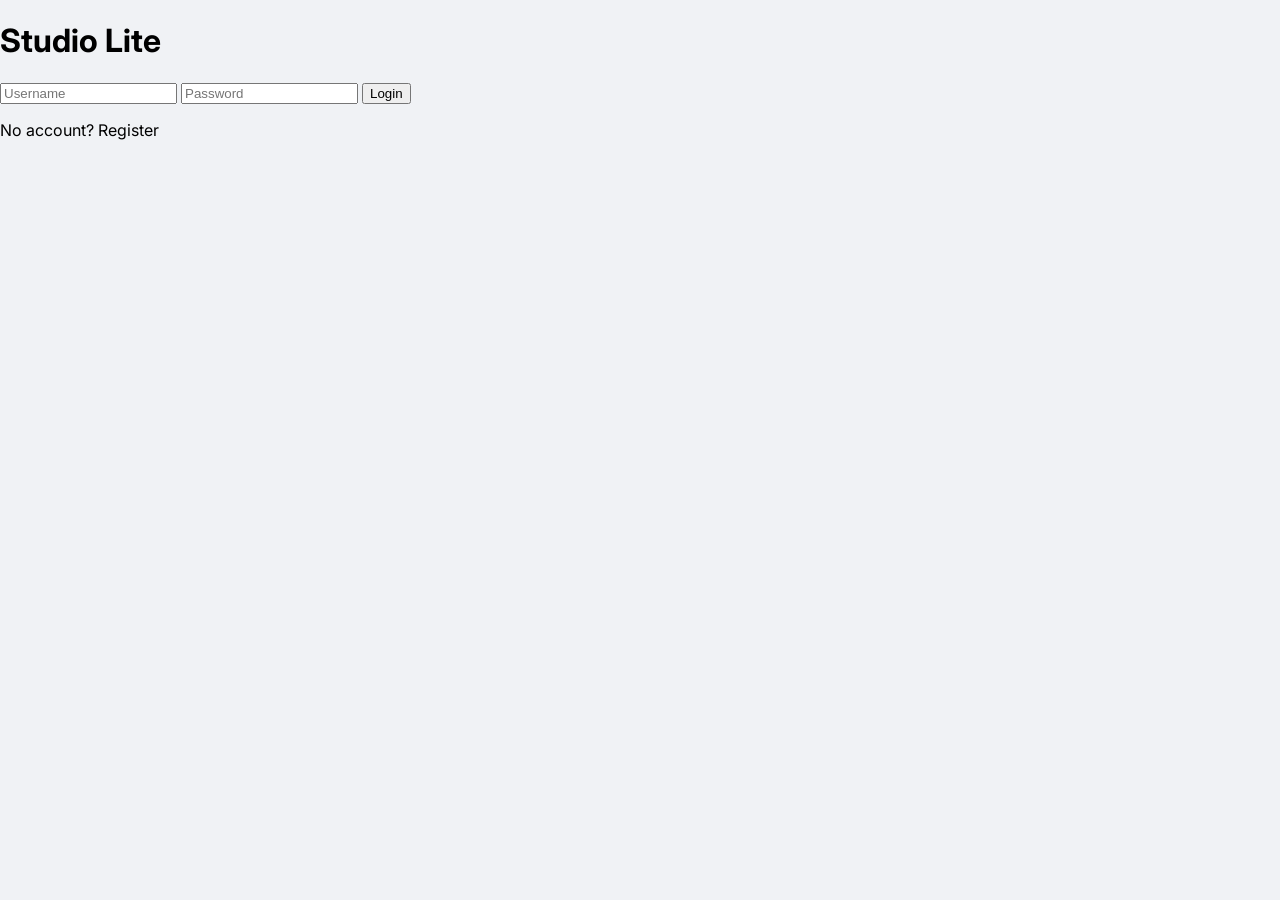
==== commit 23fac3b9: "Update index.html" ====
--- a/index.html
+++ b/index.html
@@ -1,78 +1,91 @@
 <!DOCTYPE html>
 <html lang="en">
 <head>
-    <meta charset="UTF-8">
-    <meta name="viewport" content="width=device-width, initial-scale=1.0">
-    <title>Studio Lite - Auth</title>
-    <link rel="stylesheet" href="style.css">
+<meta charset="UTF-8">
+<meta name="viewport" content="width=device-width, initial-scale=1.0">
+<title>Studio Lite - Auth</title>
+<link rel="stylesheet" href="style.css">
 </head>
-<body style="display: flex; justify-content: center; align-items: center; height: 100vh;">
-    <div class="fade-in" style="width: 90%; max-width: 400px; background: white; padding: 30px; border-radius: 20px; box-shadow: var(--shadow);">
-        <h1 style="text-align: center; color: var(--primary);">Studio Lite site</h1>
-        
-        <div id="loginForm">
-            <input type="text" id="lUser" placeholder="Username" style="width:100%; padding:12px; margin:10px 0; border:1px solid #ddd; border-radius:8px;">
-            <input type="password" id="lPass" placeholder="Password" style="width:100%; padding:12px; margin:10px 0; border:1px solid #ddd; border-radius:8px;">
-            <button onclick="login()" style="width:100%; background:var(--primary); color:white; border:none; padding:12px; border-radius:8px; font-weight:bold;">LOGIN</button>
-            <p style="text-align:center;">New? <a href="#" onclick="swap()">Register</a></p>
-        </div>
+<body class="center">
 
-        <div id="regForm" style="display:none;">
-            <input type="text" id="rUser" placeholder="Unique Username" style="width:100%; padding:12px; margin:5px 0; border:1px solid #ddd; border-radius:8px;">
-            <input type="password" id="rPass" placeholder="Extreme Password" oninput="validatePass(this.value)" style="width:100%; padding:12px; margin:5px 0; border:1px solid #ddd; border-radius:8px;">
-            <div class="meter-container"><div id="meter-bar"></div></div>
-            <small id="passLabel" style="color:gray;">Add Letters, Numbers, and Symbols</small>
-            <button id="regBtn" disabled onclick="register()" style="width:100%; background:gray; color:white; border:none; padding:12px; border-radius:8px; font-weight:bold; margin-top:15px; cursor:not-allowed;">CREATE ACCOUNT</button>
-            <p style="text-align:center;"><a href="#" onclick="swap()">Back to Login</a></p>
-        </div>
-    </div>
+<div class="card">
 
-    <script>
-        function getDB() { return JSON.parse(localStorage.getItem('studio_db')) || []; }
-        function swap() { document.getElementById('loginForm').style.display = document.getElementById('loginForm').style.display === 'none' ? 'block' : 'none'; document.getElementById('regForm').style.display = document.getElementById('regForm').style.display === 'none' ? 'block' : 'none'; }
+<h1 class="title">Studio Lite</h1>
 
-        function validatePass(v) {
-            let bar = document.getElementById('meter-bar');
-            let btn = document.getElementById('regBtn');
-            let p = 0;
-            if(v.match(/[a-z]/)) p += 33;
-            if(v.match(/[0-9]/)) p += 33;
-            if(v.match(/[^a-zA-Z0-9]/)) p += 34;
-            bar.style.width = p + "%";
-            bar.style.background = p < 100 ? "orange" : "#2ecc71";
-            if(p >= 100) { btn.disabled = false; btn.style.background = "#1877f2"; btn.style.cursor = "pointer"; }
-            else { btn.disabled = true; btn.style.background = "gray"; }
-        }
+<!-- LOGIN -->
+<div id="loginForm">
+<input id="lUser" placeholder="Username">
+<input id="lPass" type="password" placeholder="Password">
+<button onclick="login()">Login</button>
+<p onclick="swap()">No account? Register</p>
+</div>
 
-        function register() {
-            const db = getDB();
-            const u = document.getElementById('rUser').value.trim();
-            const p = document.getElementById('rPass').value;
-            if(db.some(user => user.username.toLowerCase() === u.toLowerCase())) return alert("This name is already created!");
-            
-            db.push({ username: u, password: p, friends: 0, following: 0, followers: 0, verified: false, email: "" });
-            localStorage.setItem('studio_db', JSON.stringify(db));
-            alert("Success! Please Login."); swap();
-        }
+<!-- REGISTER -->
+<div id="regForm" style="display:none;">
+<input id="rUser" placeholder="Username">
+<input id="rPass" type="password" placeholder="Password">
+<button onclick="register()">Create Account</button>
+<p onclick="swap()">Back to Login</p>
+</div>
 
-        function login() {
-            const db = getDB();
-            const u = document.getElementById('lUser').value.trim();
-            const p = document.getElementById('lPass').value;
-            const user = db.find(x => x.username.toLowerCase() === u.toLowerCase() && x.password === p);
-            if(user) { localStorage.setItem('currentUser', JSON.stringify(user)); window.location.href = 'dashboard.html'; }
-            else { alert("Incorrect details."); }
-        }
-    </script>
+</div>
+
+<script>
+const DB_KEY = "studio_db";
+const USER_KEY = "currentUserId";
+
+function getDB(){
+  return JSON.parse(localStorage.getItem(DB_KEY)) || [];
+}
+function setDB(db){
+  localStorage.setItem(DB_KEY, JSON.stringify(db));
+}
+
+function swap(){
+  loginForm.style.display = loginForm.style.display === "none" ? "block" : "none";
+  regForm.style.display = regForm.style.display === "none" ? "block" : "none";
+}
+
+function register(){
+  let db = getDB();
+  let u = rUser.value.trim();
+  let p = rPass.value;
+
+  if(!u || !p) return alert("Fill all fields");
+
+  if(db.some(x => x.username.toLowerCase() === u.toLowerCase()))
+    return alert("Username taken");
+
+  db.push({
+    id: Date.now(),
+    username: u,
+    password: p,
+    followers: 0,
+    friends: 0,
+    verified: false
+  });
+
+  setDB(db);
+  alert("Account created!");
+  swap();
+}
+
+function login(){
+  let db = getDB();
+  let u = lUser.value.trim();
+  let p = lPass.value;
+
+  let user = db.find(x =>
+    x.username.toLowerCase() === u.toLowerCase() &&
+    x.password === p
+  );
+
+  if(!user) return alert("Wrong credentials");
+
+  localStorage.setItem(USER_KEY, user.id);
+  window.location.href = "dashboard.html";
+}
+</script>
+
 </body>
 </html>
-<!DOCTYPE html>
-<html lang="en">
-<head>
-    <meta charset="UTF-8">
-    <meta name="viewport" content="width=device-width, initial-scale=1.0">
-    <title>Studio Lite - Secure Auth</title>
-    <link rel="stylesheet" href="style.css">
-</head>
-<body style="display: flex; justify-content: center; align-items: center; height: 100vh; background: #f0f2f5;">
-
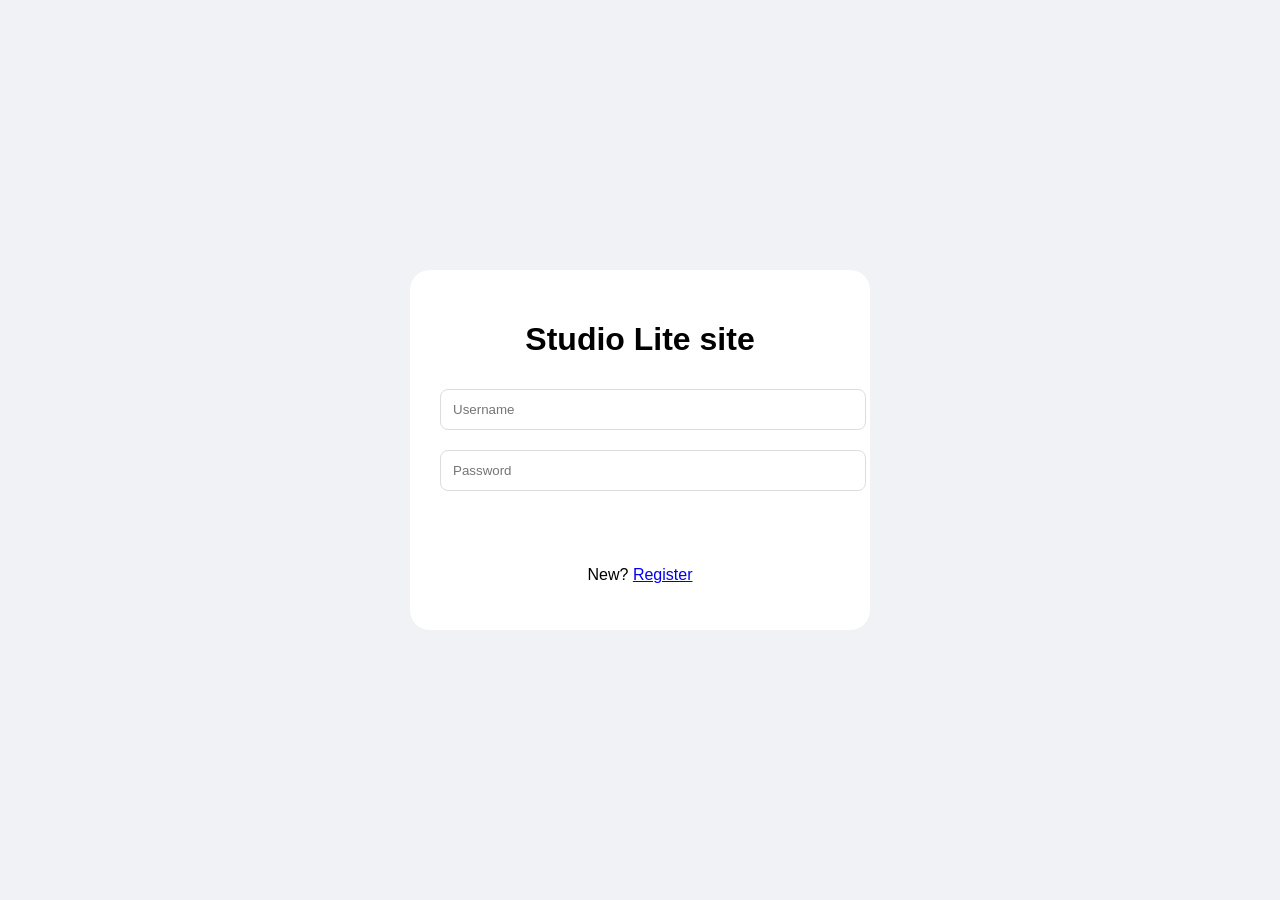
==== commit 6855e471: "Update index.html" ====
--- a/index.html
+++ b/index.html
@@ -1,91 +1,77 @@
 <!DOCTYPE html>
 <html lang="en">
 <head>
-<meta charset="UTF-8">
-<meta name="viewport" content="width=device-width, initial-scale=1.0">
-<title>Studio Lite - Auth</title>
-<link rel="stylesheet" href="style.css">
+    <meta charset="UTF-8">
+    <meta name="viewport" content="width=device-width, initial-scale=1.0">
+    <title>Studio Lite - Auth</title>
+    <link rel="stylesheet" href="style.css">
 </head>
-<body class="center">
+<body style="display: flex; justify-content: center; align-items: center; height: 100vh;">
+    <div class="fade-in" style="width: 90%; max-width: 400px; background: white; padding: 30px; border-radius: 20px; box-shadow: var(--shadow);">
+        <h1 style="text-align: center; color: var(--primary);">Studio Lite site</h1>
+        
+        <div id="loginForm">
+            <input type="text" id="lUser" placeholder="Username" style="width:100%; padding:12px; margin:10px 0; border:1px solid #ddd; border-radius:8px;">
+            <input type="password" id="lPass" placeholder="Password" style="width:100%; padding:12px; margin:10px 0; border:1px solid #ddd; border-radius:8px;">
+            <button onclick="login()" style="width:100%; background:var(--primary); color:white; border:none; padding:12px; border-radius:8px; font-weight:bold;">LOGIN</button>
+            <p style="text-align:center;">New? <a href="#" onclick="swap()">Register</a></p>
+        </div>
 
-<div class="card">
+        <div id="regForm" style="display:none;">
+            <input type="text" id="rUser" placeholder="Unique Username" style="width:100%; padding:12px; margin:5px 0; border:1px solid #ddd; border-radius:8px;">
+            <input type="password" id="rPass" placeholder="Extreme Password" oninput="validatePass(this.value)" style="width:100%; padding:12px; margin:5px 0; border:1px solid #ddd; border-radius:8px;">
+            <div class="meter-container"><div id="meter-bar"></div></div>
+            <small id="passLabel" style="color:gray;">Add Letters, Numbers, and Symbols</small>
+            <button id="regBtn" disabled onclick="register()" style="width:100%; background:gray; color:white; border:none; padding:12px; border-radius:8px; font-weight:bold; margin-top:15px; cursor:not-allowed;">CREATE ACCOUNT</button>
+            <p style="text-align:center;"><a href="#" onclick="swap()">Back to Login</a></p>
+        </div>
+    </div>
 
-<h1 class="title">Studio Lite</h1>
+    <script>
+        function getDB() { return JSON.parse(localStorage.getItem('studio_db')) || []; }
+        function swap() { document.getElementById('loginForm').style.display = document.getElementById('loginForm').style.display === 'none' ? 'block' : 'none'; document.getElementById('regForm').style.display = document.getElementById('regForm').style.display === 'none' ? 'block' : 'none'; }
 
-<!-- LOGIN -->
-<div id="loginForm">
-<input id="lUser" placeholder="Username">
-<input id="lPass" type="password" placeholder="Password">
-<button onclick="login()">Login</button>
-<p onclick="swap()">No account? Register</p>
-</div>
+        function validatePass(v) {
+            let bar = document.getElementById('meter-bar');
+            let btn = document.getElementById('regBtn');
+            let p = 0;
+            if(v.match(/[a-z]/)) p += 33;
+            if(v.match(/[0-9]/)) p += 33;
+            if(v.match(/[^a-zA-Z0-9]/)) p += 34;
+            bar.style.width = p + "%";
+            bar.style.background = p < 100 ? "orange" : "#2ecc71";
+            if(p >= 100) { btn.disabled = false; btn.style.background = "#1877f2"; btn.style.cursor = "pointer"; }
+            else { btn.disabled = true; btn.style.background = "gray"; }
+        }
 
-<!-- REGISTER -->
-<div id="regForm" style="display:none;">
-<input id="rUser" placeholder="Username">
-<input id="rPass" type="password" placeholder="Password">
-<button onclick="register()">Create Account</button>
-<p onclick="swap()">Back to Login</p>
-</div>
+        function register() {
+            const db = getDB();
+            const u = document.getElementById('rUser').value.trim();
+            const p = document.getElementById('rPass').value;
+            if(db.some(user => user.username.toLowerCase() === u.toLowerCase())) return alert("This name is already created!");
+            
+            db.push({ username: u, password: p, friends: 0, following: 0, followers: 0, verified: false, email: "" });
+            localStorage.setItem('studio_db', JSON.stringify(db));
+            alert("Success! Please Login."); swap();
+        }
 
-</div>
-
-<script>
-const DB_KEY = "studio_db";
-const USER_KEY = "currentUserId";
-
-function getDB(){
-  return JSON.parse(localStorage.getItem(DB_KEY)) || [];
-}
-function setDB(db){
-  localStorage.setItem(DB_KEY, JSON.stringify(db));
-}
-
-function swap(){
-  loginForm.style.display = loginForm.style.display === "none" ? "block" : "none";
-  regForm.style.display = regForm.style.display === "none" ? "block" : "none";
-}
-
-function register(){
-  let db = getDB();
-  let u = rUser.value.trim();
-  let p = rPass.value;
-
-  if(!u || !p) return alert("Fill all fields");
-
-  if(db.some(x => x.username.toLowerCase() === u.toLowerCase()))
-    return alert("Username taken");
-
-  db.push({
-    id: Date.now(),
-    username: u,
-    password: p,
-    followers: 0,
-    friends: 0,
-    verified: false
-  });
-
-  setDB(db);
-  alert("Account created!");
-  swap();
-}
-
-function login(){
-  let db = getDB();
-  let u = lUser.value.trim();
-  let p = lPass.value;
-
-  let user = db.find(x =>
-    x.username.toLowerCase() === u.toLowerCase() &&
-    x.password === p
-  );
-
-  if(!user) return alert("Wrong credentials");
-
-  localStorage.setItem(USER_KEY, user.id);
-  window.location.href = "dashboard.html";
-}
-</script>
-
+        function login() {
+            const db = getDB();
+            const u = document.getElementById('lUser').value.trim();
+            const p = document.getElementById('lPass').value;
+            const user = db.find(x => x.username.toLowerCase() === u.toLowerCase() && x.password === p);
+            if(user) { localStorage.setItem('currentUser', JSON.stringify(user)); window.location.href = 'dashboard.html'; }
+            else { alert("Incorrect details."); }
+        }
+    </script>
 </body>
 </html>
+<!DOCTYPE html>
+<html lang="en">
+<head>
+    <meta charset="UTF-8">
+    <meta name="viewport" content="width=device-width, initial-scale=1.0">
+    <title>Studio Lite - Secure Auth</title>
+    <link rel="stylesheet" href="style.css">
+</head>
+<body style="display: flex; justify-content: center; align-items: center; height: 100vh; background: #f0f2f5;">
--- a/style.css
+++ b/style.css
@@ -0,0 +1,64 @@
+body{
+margin:0;
+font-family:Arial;
+background:#f0f2f5;
+}
+
+.center{
+display:flex;
+justify-content:center;
+align-items:center;
+height:100vh;
+}
+
+.card{
+background:white;
+padding:20px;
+border-radius:12px;
+width:300px;
+box-shadow:0 4px 10px rgba(0,0,0,0.2);
+}
+
+input{
+width:100%;
+padding:10px;
+margin:5px 0;
+border:1px solid #ddd;
+border-radius:8px;
+}
+
+button{
+width:100%;
+padding:10px;
+margin-top:10px;
+border:none;
+background:#1877f2;
+color:white;
+border-radius:8px;
+cursor:pointer;
+}
+
+.navbar{
+display:flex;
+justify-content:space-between;
+padding:10px;
+background:white;
+box-shadow:0 2px 5px rgba(0,0,0,0.1);
+}
+
+.bottom{
+position:fixed;
+bottom:0;
+width:100%;
+display:flex;
+justify-content:space-around;
+background:white;
+padding:10px;
+box-shadow:0 -2px 5px rgba(0,0,0,0.1);
+}
+
+img{
+width:100%;
+border-radius:10px;
+margin-top:10px;
+}
--- a/style.css
+++ b/style.css
@@ -0,0 +1,64 @@
+body{
+margin:0;
+font-family:Arial;
+background:#f0f2f5;
+}
+
+.center{
+display:flex;
+justify-content:center;
+align-items:center;
+height:100vh;
+}
+
+.card{
+background:white;
+padding:20px;
+border-radius:12px;
+width:300px;
+box-shadow:0 4px 10px rgba(0,0,0,0.2);
+}
+
+input{
+width:100%;
+padding:10px;
+margin:5px 0;
+border:1px solid #ddd;
+border-radius:8px;
+}
+
+button{
+width:100%;
+padding:10px;
+margin-top:10px;
+border:none;
+background:#1877f2;
+color:white;
+border-radius:8px;
+cursor:pointer;
+}
+
+.navbar{
+display:flex;
+justify-content:space-between;
+padding:10px;
+background:white;
+box-shadow:0 2px 5px rgba(0,0,0,0.1);
+}
+
+.bottom{
+position:fixed;
+bottom:0;
+width:100%;
+display:flex;
+justify-content:space-around;
+background:white;
+padding:10px;
+box-shadow:0 -2px 5px rgba(0,0,0,0.1);
+}
+
+img{
+width:100%;
+border-radius:10px;
+margin-top:10px;
+}
